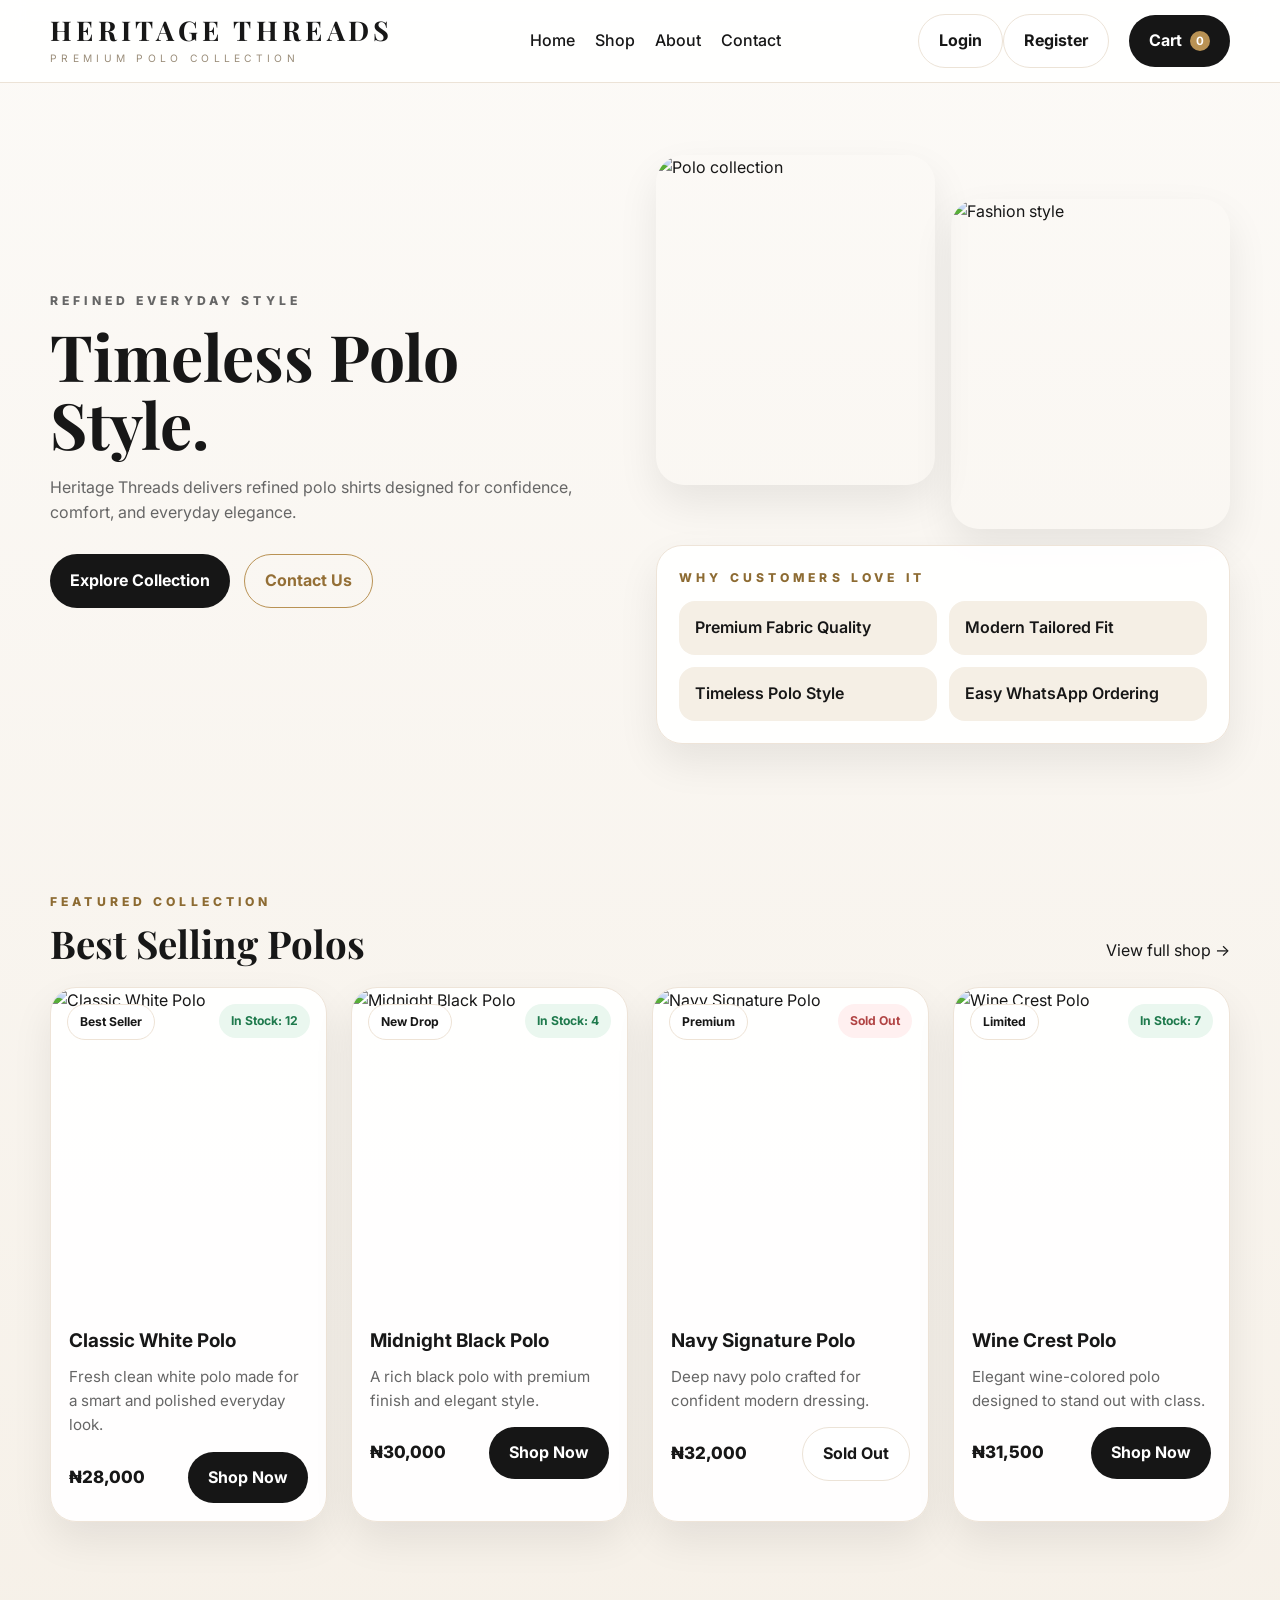
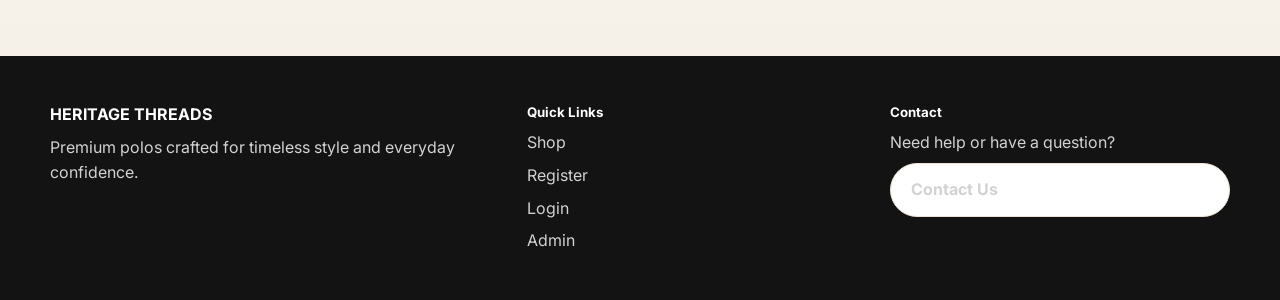
==== index.html @ 6bc8c9cb "Add files via upload" ====
<!DOCTYPE html>
<html lang='en'>

<head>
  <meta charset="UTF-8">
  <meta name="viewport" content="width=device-width, initial-scale=1.0">
  <title>HERITAGE THREADS | Home</title>
  <link rel="preconnect" href="https://fonts.googleapis.com">
  <link rel="preconnect" href="https://fonts.gstatic.com" crossorigin>
  <link href="https://fonts.googleapis.com/css2?family=Inter:wght@400;500;600;700;800&family=Playfair+Display:wght@600;700;800&display=swap" rel="stylesheet">
  <link rel="stylesheet" href="assets/css/style.css">
  <script src="https://cdn.jsdelivr.net/npm/@emailjs/browser@4/dist/email.min.js"></script>
  <script src="assets/js/emailjs-config.js"></script>
  <script src="assets/js/sheets-config.js"></script>
  <script src="assets/js/data.js"></script>
</head>

<body>

<header class="site-header"><div class="container nav"><a class="brand" href="index.html"><h1 data-store-name>HERITAGE THREADS</h1><small>PREMIUM POLO COLLECTION</small></a><nav class="nav-links"><a href="index.html">Home</a><a href="shop.html">Shop</a><a href="about.html">About</a><a href="contact.html">Contact</a></nav><div class="nav-actions"><div id="guestNav" class="user-area"><a class="btn btn-light" href="login.html">Login</a><a class="btn btn-light" href="register.html">Register</a></div><div id="userNav" class="user-dropdown hidden"><button id="userTrigger" class="btn btn-light">Welcome, <span id="welcomeName"></span> ▼</button><div id="userMenu" class="dropdown-menu"><a href="account.html">My Account</a><a href="orders.html">My Orders</a><button onclick="logoutUser()">Logout</button></div></div><a class="btn btn-dark" href="cart.html">Cart <span class="pill" data-cart-count>0</span></a></div></div></header>
<main><section class="container hero"><div class="hero-copy"><p class="eyebrow">Refined Everyday Style</p><h2 class="hero-title">Timeless Polo Style.</h2><p>Heritage Threads delivers refined polo shirts designed for confidence, comfort, and everyday elegance.</p><div class="hero-actions"><a class="btn btn-dark" href="shop.html">Explore Collection</a><a class="btn btn-outline" href="contact.html">Contact Us</a></div></div><div class="hero-grid"><img src="https://images.unsplash.com/photo-1512436991641-6745cdb1723f?auto=format&fit=crop&w=1000&q=80" alt="Polo collection"><img class="tall" src="https://images.unsplash.com/photo-1523398002811-999ca8dec234?auto=format&fit=crop&w=1000&q=80" alt="Fashion style"><div class="hero-card"><p class="eyebrow">WHY CUSTOMERS LOVE IT</p><div class="hero-mini-grid"><div class="mini-box">Premium Fabric Quality</div><div class="mini-box">Modern Tailored Fit</div><div class="mini-box">Timeless Polo Style</div><div class="mini-box">Easy WhatsApp Ordering</div></div></div></div></section><section class="container section"><div class="section-heading"><div><p class="eyebrow">Featured Collection</p><h2 class="section-title">Best Selling Polos</h2></div><a href="shop.html">View full shop →</a></div><div id="homeProducts" class="product-grid"></div></section></main>
<footer class="site-footer"><div class="container footer-grid"><div><h4 data-store-name>HERITAGE THREADS</h4><p>Premium polos crafted for timeless style and everyday confidence.</p></div><div><h5>Quick Links</h5><a href="shop.html">Shop</a><a href="register.html">Register</a><a href="login.html">Login</a><a href="admin.html">Admin</a></div><div><h5>Contact</h5><p>Need help or have a question?</p><a class="btn btn-light" href="contact.html">Contact Us</a></div></div></footer>

<script src="assets/js/email-service.js"></script><script src="assets/js/store.js"></script><script>(async()=>{await bootStorePage(); await renderHomeProducts('homeProducts',4);})();</script>
</body>
</html>
---- assets/css/style.css ----
:root{--text:#171717;--muted:#666;--line:#ece3d7;--gold:#b99254;--dark:#161616;--success:#1f7a4d;--warning:#8a5a00;--danger:#b14444;--shadow:0 18px 40px rgba(0,0,0,.08);--radius:26px;--container:min(1180px,calc(100% - 32px))}
*{box-sizing:border-box;margin:0;padding:0}html{scroll-behavior:smooth}body{font-family:Inter,Arial,sans-serif;background:linear-gradient(180deg,#fcfaf7 0%,#f5efe6 100%);color:var(--text);line-height:1.6}img{display:block;max-width:100%}a{text-decoration:none;color:inherit}button,input,textarea,select{font:inherit}.hidden{display:none!important}.muted{color:var(--muted)}.container{width:var(--container);margin:auto}
.site-header{position:sticky;top:0;z-index:50;background:rgba(255,255,255,.88);backdrop-filter:blur(12px);border-bottom:1px solid var(--line)}
.nav{min-height:82px;display:flex;align-items:center;justify-content:space-between;gap:18px}.brand h1,.hero-title,.page-title,.section-title,.auth-title,.about-title,.detail-title,.admin-title{font-family:"Playfair Display",Georgia,serif;line-height:1.05}.brand h1{font-size:1.7rem;letter-spacing:.16em}.brand small{display:block;letter-spacing:.42em;color:#9a8d79;font-size:.64rem;margin-top:6px}.nav-links,.nav-actions{display:flex;align-items:center;gap:20px}.nav-links a{font-weight:500}.user-dropdown{position:relative}
.dropdown-menu{position:absolute;top:calc(100% + 10px);right:0;min-width:220px;background:#fff;border:1px solid #eee3d6;border-radius:20px;box-shadow:var(--shadow);padding:10px;display:none}.dropdown-menu.show{display:block}.dropdown-menu a,.dropdown-menu button{display:block;width:100%;text-align:left;background:none;border:none;padding:11px 12px;border-radius:12px;cursor:pointer}.dropdown-menu a:hover,.dropdown-menu button:hover{background:#f7f2e8}
.btn{border:none;border-radius:999px;padding:13px 20px;display:inline-flex;align-items:center;justify-content:center;gap:8px;cursor:pointer;font-weight:700;transition:.2s ease}.btn:hover{transform:translateY(-1px)}.btn-dark{background:var(--dark);color:#fff}.btn-light{background:#fff;border:1px solid var(--line);color:var(--text)}.btn-gold{background:var(--gold);color:#fff}.btn-outline{background:transparent;border:1px solid var(--gold);color:#946f36}.btn-danger{background:#fff2f2;color:var(--danger);border:1px solid #f1d1d1}.btn.full{width:100%}
.badge{display:inline-flex;align-items:center;justify-content:center;padding:8px 12px;border-radius:999px;background:#f4ebdc;color:#6b532f;font-size:.82rem;font-weight:700}.pill{min-width:20px;height:20px;display:inline-flex;align-items:center;justify-content:center;padding:0 6px;border-radius:999px;background:var(--gold);color:#fff;font-size:.72rem}
.hero{display:grid;grid-template-columns:1fr 1fr;gap:32px;align-items:center;padding:72px 0 84px}.hero-title{font-size:clamp(2.9rem,5vw,5.2rem);margin-bottom:18px}.hero-copy p{color:var(--muted);max-width:560px}.hero-actions{display:flex;gap:14px;flex-wrap:wrap;margin-top:28px}.eyebrow{text-transform:uppercase;letter-spacing:.34em;color:#8d6b32;font-size:.76rem;font-weight:800;margin-bottom:12px}.hero-grid{display:grid;grid-template-columns:1fr 1fr;gap:16px}.hero-grid img{border-radius:28px;height:330px;object-fit:cover;box-shadow:var(--shadow)}.hero-grid img.tall{margin-top:44px}
.hero-card,.card,.product-card,.detail-card,.cart-card,.summary-card,.auth-card,.about-block,.table-card,.admin-card,.settings-card,.stats-card{background:rgba(255,255,255,.96);border:1px solid #eee4d8;border-radius:var(--radius);box-shadow:var(--shadow)}.hero-card{grid-column:1/-1;padding:22px}.hero-mini-grid{display:grid;grid-template-columns:1fr 1fr;gap:12px;margin-top:14px}.mini-box{background:#f5efe5;border-radius:16px;padding:14px 16px;font-weight:600}
.section{padding:64px 0}.section-heading{display:flex;justify-content:space-between;align-items:end;gap:14px;margin-bottom:24px}.section-title{font-size:2.4rem}.page-hero{padding:54px 0 24px}.page-title{font-size:clamp(2.4rem,4vw,4.2rem);margin-bottom:12px}.page-hero p{max-width:700px;color:var(--muted)}
.filters{display:flex;gap:14px;align-items:center;flex-wrap:wrap;margin-bottom:26px}.field,.textarea,.filters input,.filters select{width:100%;padding:14px 16px;border:1px solid var(--line);background:#fff;border-radius:16px;outline:none}.filters input{flex:1 1 260px}.filters select{max-width:220px}
.product-grid{display:grid;grid-template-columns:repeat(4,1fr);gap:24px}.product-card{overflow:hidden}.product-media{position:relative}.product-media img{width:100%;height:320px;object-fit:cover}.product-tag{position:absolute;top:16px;left:16px;background:#fff;border:1px solid #eee3d6;border-radius:999px;padding:7px 12px;font-size:.76rem;font-weight:700}.stock-badge{position:absolute;top:16px;right:16px;border-radius:999px;padding:7px 12px;font-size:.76rem;font-weight:700}.stock-badge.in{background:#eaf7ef;color:var(--success)}.stock-badge.low{background:#fff6e8;color:var(--warning)}.stock-badge.out{background:#fff0f0;color:var(--danger)}.product-body{padding:18px}.product-body h3{font-size:1.18rem}.product-desc{color:var(--muted);font-size:.95rem;margin-top:8px;min-height:48px}.product-footer{display:flex;justify-content:space-between;align-items:center;gap:12px;margin-top:14px}.price{font-weight:800;font-size:1.06rem}
.detail-layout{display:grid;grid-template-columns:1.05fr .95fr;gap:28px}.gallery-card{padding:18px}.main-product-image{width:100%;height:560px;object-fit:cover;border-radius:22px}.detail-card{padding:28px}.detail-title{font-size:clamp(2.2rem,4vw,3.6rem);margin:14px 0}.detail-price{font-size:1.7rem;font-weight:800;margin-bottom:14px}.detail-copy{color:var(--muted)}.point-list{display:grid;gap:10px;margin:18px 0 24px}.point-list div{background:#faf7f1;border:1px solid #eee5d8;border-radius:16px;padding:13px 15px}.whatsapp-box{margin-top:18px;padding:20px;border-radius:22px;background:linear-gradient(135deg,#eefaf2 0%,#fff 100%);border:1px solid #d7ecd9}
.cart-layout{display:grid;grid-template-columns:1.4fr .8fr;gap:26px}.stack{display:grid;gap:18px}.cart-card{display:grid;grid-template-columns:120px 1fr auto;gap:18px;align-items:center;padding:18px}.cart-card img{height:120px;width:120px;object-fit:cover;border-radius:16px}.qty-controls{display:flex;gap:8px;align-items:center;margin-top:8px}.qty-btn{width:34px;height:34px;border-radius:12px;border:1px solid var(--line);background:#fff;cursor:pointer}.summary-card{padding:24px;position:sticky;top:104px}.summary-row{display:flex;justify-content:space-between;padding:12px 0;border-bottom:1px solid #f0eadf}
.auth-wrap{min-height:calc(100vh - 82px);display:grid;place-items:center;padding:34px 16px}.auth-card{width:min(760px,100%);padding:30px}.auth-title{font-size:clamp(2.2rem,4vw,3.2rem);margin-bottom:8px}.form-grid{display:grid;gap:14px;margin-top:20px}.two{grid-template-columns:1fr 1fr}.form-note{margin-top:16px;color:var(--muted)}.about-grid{display:grid;gap:20px}.about-block{padding:26px}.about-title{font-size:1.6rem;margin-bottom:10px}.contact-wrap{max-width:760px;margin:auto}
.site-footer{background:#131313;color:#fff;padding:46px 0;margin-top:70px}.footer-grid{display:grid;grid-template-columns:1.2fr .9fr .9fr;gap:24px}.site-footer p,.site-footer a{color:#d2d2d2;margin-top:7px;display:block}
.admin-body{background:linear-gradient(180deg,#f3f6fb 0%,#edf2f8 100%)}.admin-shell{display:grid;grid-template-columns:290px 1fr;min-height:100vh}.sidebar{background:linear-gradient(180deg,#111827 0%,#1f2937 100%);color:#fff;padding:26px 18px;display:flex;flex-direction:column}.sidebar h2{font-size:2rem}.sidebar p{color:#cad0d9}.menu{display:grid;gap:10px;margin-top:24px}.menu button{border:none;background:rgba(255,255,255,.08);color:#fff;padding:13px 14px;border-radius:14px;text-align:left;cursor:pointer;font-weight:700}.menu button.active{background:#fff;color:#111827}.sidebar-bottom{margin-top:auto;display:grid;gap:12px}.admin-main{padding:26px}.admin-top{display:flex;justify-content:space-between;align-items:center;gap:16px;margin-bottom:22px}.admin-title{font-size:2.6rem}.admin-chip{background:#fff;border:1px solid #e9edf5;border-radius:999px;padding:10px 14px;box-shadow:var(--shadow);font-weight:700}.stats{display:grid;grid-template-columns:repeat(4,1fr);gap:18px}.stats-card{padding:22px}.stats-card p{color:var(--muted)}.stats-card h3{font-size:2rem;margin-top:10px}.admin-tab{display:none}.admin-tab.active{display:block}.admin-card,.table-card,.settings-card{padding:24px}.panel-head{display:flex;justify-content:space-between;align-items:end;gap:14px;margin-bottom:18px}.panel-head h2{font-size:2rem}.table-wrap{overflow:auto}table{width:100%;border-collapse:collapse}th,td{padding:14px 12px;border-bottom:1px solid #edf1f6;text-align:left}th{color:#667085;font-size:.92rem}.row-actions{display:flex;gap:8px;flex-wrap:wrap}.small{border:none;padding:9px 12px;border-radius:12px;font-weight:700;cursor:pointer}.small.edit{background:#edf4ff;color:#25457d}.small.delete{background:#fff0f0;color:#b54a4a}.small.confirm{background:#eaf7ef;color:#1f7a4d}.small.pending{background:#fff6e8;color:#8a5a00}.small.block{background:#fff3e7;color:#8a5600}.small.unblock{background:#e9fff1;color:#1c7a48}.status-pill{display:inline-flex;padding:7px 11px;border-radius:999px;font-size:.8rem;font-weight:800}.status-pill.pending{background:#fff6e8;color:#8a5a00}.status-pill.confirmed{background:#eaf7ef;color:#1f7a4d}.status-pill.blocked{background:#fff0f0;color:#b14444}.status-pill.active{background:#eaf7ef;color:#1f7a4d}.image-preview{width:180px;height:180px;object-fit:cover;border-radius:18px;border:1px solid #eee4d8;background:#f8f5ef}.note-box{padding:18px;border-radius:18px;background:#faf7f1;border:1px solid #eee5d8}.alert{position:fixed;right:16px;bottom:16px;z-index:80;background:#171717;color:#fff;padding:14px 16px;border-radius:16px;box-shadow:var(--shadow);max-width:340px}
@media (max-width:1100px){.hero,.detail-layout,.cart-layout,.admin-shell,.stats,.product-grid,.footer-grid,.two{grid-template-columns:1fr}}@media (max-width:760px){.nav{flex-wrap:wrap;padding:14px 0}.nav-links{width:100%;justify-content:center;order:3;flex-wrap:wrap;gap:14px}.hero-grid,.hero-mini-grid{grid-template-columns:1fr}.hero-grid img.tall{margin-top:0}.cart-card{grid-template-columns:1fr}.main-product-image{height:360px}.product-media img{height:280px}.brand h1{font-size:1.3rem}}
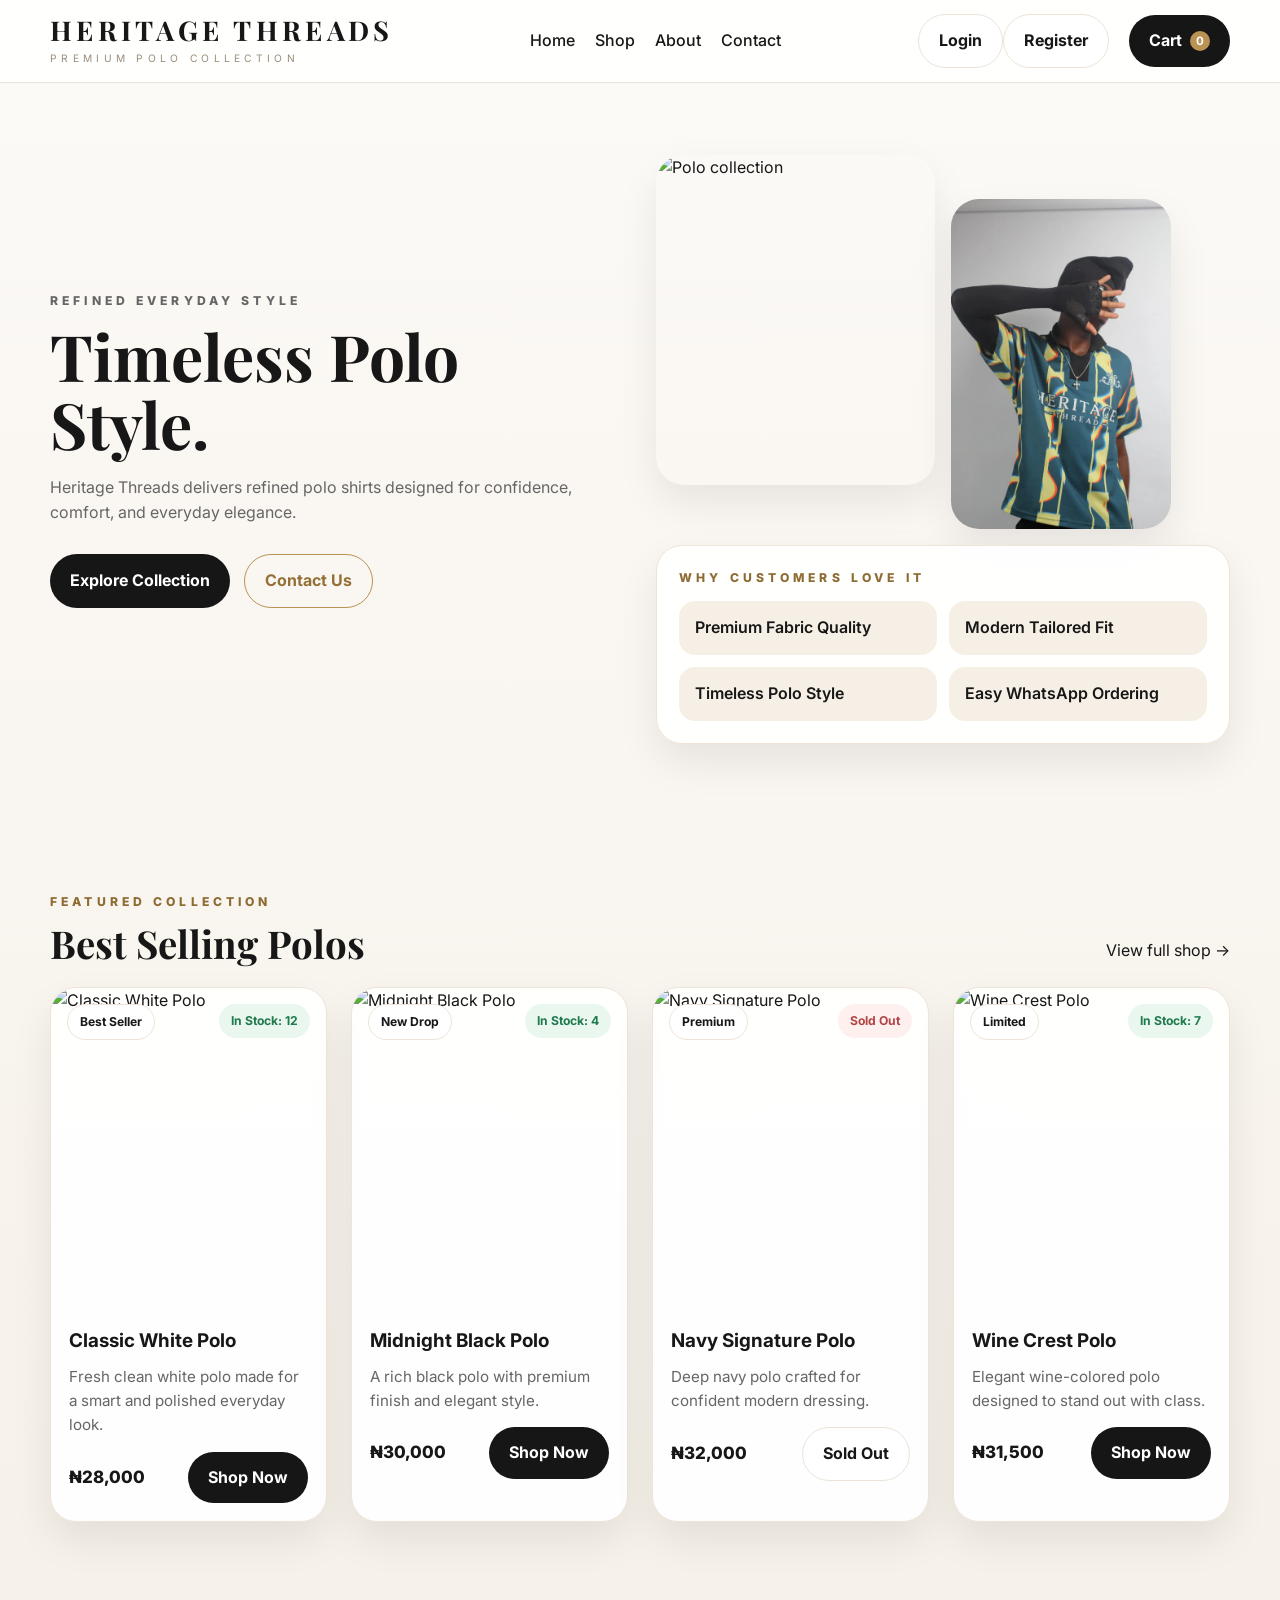
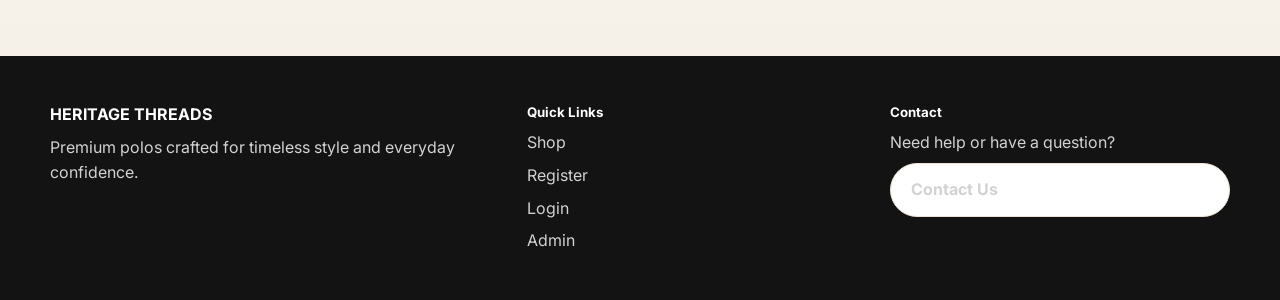
==== commit 2b79ebb4: "Update index.html" ====
--- a/index.html
+++ b/index.html
@@ -18,7 +18,7 @@
 <body>
 
 <header class="site-header"><div class="container nav"><a class="brand" href="index.html"><h1 data-store-name>HERITAGE THREADS</h1><small>PREMIUM POLO COLLECTION</small></a><nav class="nav-links"><a href="index.html">Home</a><a href="shop.html">Shop</a><a href="about.html">About</a><a href="contact.html">Contact</a></nav><div class="nav-actions"><div id="guestNav" class="user-area"><a class="btn btn-light" href="login.html">Login</a><a class="btn btn-light" href="register.html">Register</a></div><div id="userNav" class="user-dropdown hidden"><button id="userTrigger" class="btn btn-light">Welcome, <span id="welcomeName"></span> ▼</button><div id="userMenu" class="dropdown-menu"><a href="account.html">My Account</a><a href="orders.html">My Orders</a><button onclick="logoutUser()">Logout</button></div></div><a class="btn btn-dark" href="cart.html">Cart <span class="pill" data-cart-count>0</span></a></div></div></header>
-<main><section class="container hero"><div class="hero-copy"><p class="eyebrow">Refined Everyday Style</p><h2 class="hero-title">Timeless Polo Style.</h2><p>Heritage Threads delivers refined polo shirts designed for confidence, comfort, and everyday elegance.</p><div class="hero-actions"><a class="btn btn-dark" href="shop.html">Explore Collection</a><a class="btn btn-outline" href="contact.html">Contact Us</a></div></div><div class="hero-grid"><img src="https://images.unsplash.com/photo-1512436991641-6745cdb1723f?auto=format&fit=crop&w=1000&q=80" alt="Polo collection"><img class="tall" src="https://images.unsplash.com/photo-1523398002811-999ca8dec234?auto=format&fit=crop&w=1000&q=80" alt="Fashion style"><div class="hero-card"><p class="eyebrow">WHY CUSTOMERS LOVE IT</p><div class="hero-mini-grid"><div class="mini-box">Premium Fabric Quality</div><div class="mini-box">Modern Tailored Fit</div><div class="mini-box">Timeless Polo Style</div><div class="mini-box">Easy WhatsApp Ordering</div></div></div></div></section><section class="container section"><div class="section-heading"><div><p class="eyebrow">Featured Collection</p><h2 class="section-title">Best Selling Polos</h2></div><a href="shop.html">View full shop →</a></div><div id="homeProducts" class="product-grid"></div></section></main>
+<main><section class="container hero"><div class="hero-copy"><p class="eyebrow">Refined Everyday Style</p><h2 class="hero-title">Timeless Polo Style.</h2><p>Heritage Threads delivers refined polo shirts designed for confidence, comfort, and everyday elegance.</p><div class="hero-actions"><a class="btn btn-dark" href="shop.html">Explore Collection</a><a class="btn btn-outline" href="contact.html">Contact Us</a></div></div><div class="hero-grid"><img src="https://images.unsplash.com/photo-1512436991641-6745cdb1723f?auto=format&fit=crop&w=1000&q=80" alt="Polo collection"><img class="tall" src="img.jpeg" alt="Fashion style"><div class="hero-card"><p class="eyebrow">WHY CUSTOMERS LOVE IT</p><div class="hero-mini-grid"><div class="mini-box">Premium Fabric Quality</div><div class="mini-box">Modern Tailored Fit</div><div class="mini-box">Timeless Polo Style</div><div class="mini-box">Easy WhatsApp Ordering</div></div></div></div></section><section class="container section"><div class="section-heading"><div><p class="eyebrow">Featured Collection</p><h2 class="section-title">Best Selling Polos</h2></div><a href="shop.html">View full shop →</a></div><div id="homeProducts" class="product-grid"></div></section></main>
 <footer class="site-footer"><div class="container footer-grid"><div><h4 data-store-name>HERITAGE THREADS</h4><p>Premium polos crafted for timeless style and everyday confidence.</p></div><div><h5>Quick Links</h5><a href="shop.html">Shop</a><a href="register.html">Register</a><a href="login.html">Login</a><a href="admin.html">Admin</a></div><div><h5>Contact</h5><p>Need help or have a question?</p><a class="btn btn-light" href="contact.html">Contact Us</a></div></div></footer>
 
 <script src="assets/js/email-service.js"></script><script src="assets/js/store.js"></script><script>(async()=>{await bootStorePage(); await renderHomeProducts('homeProducts',4);})();</script>
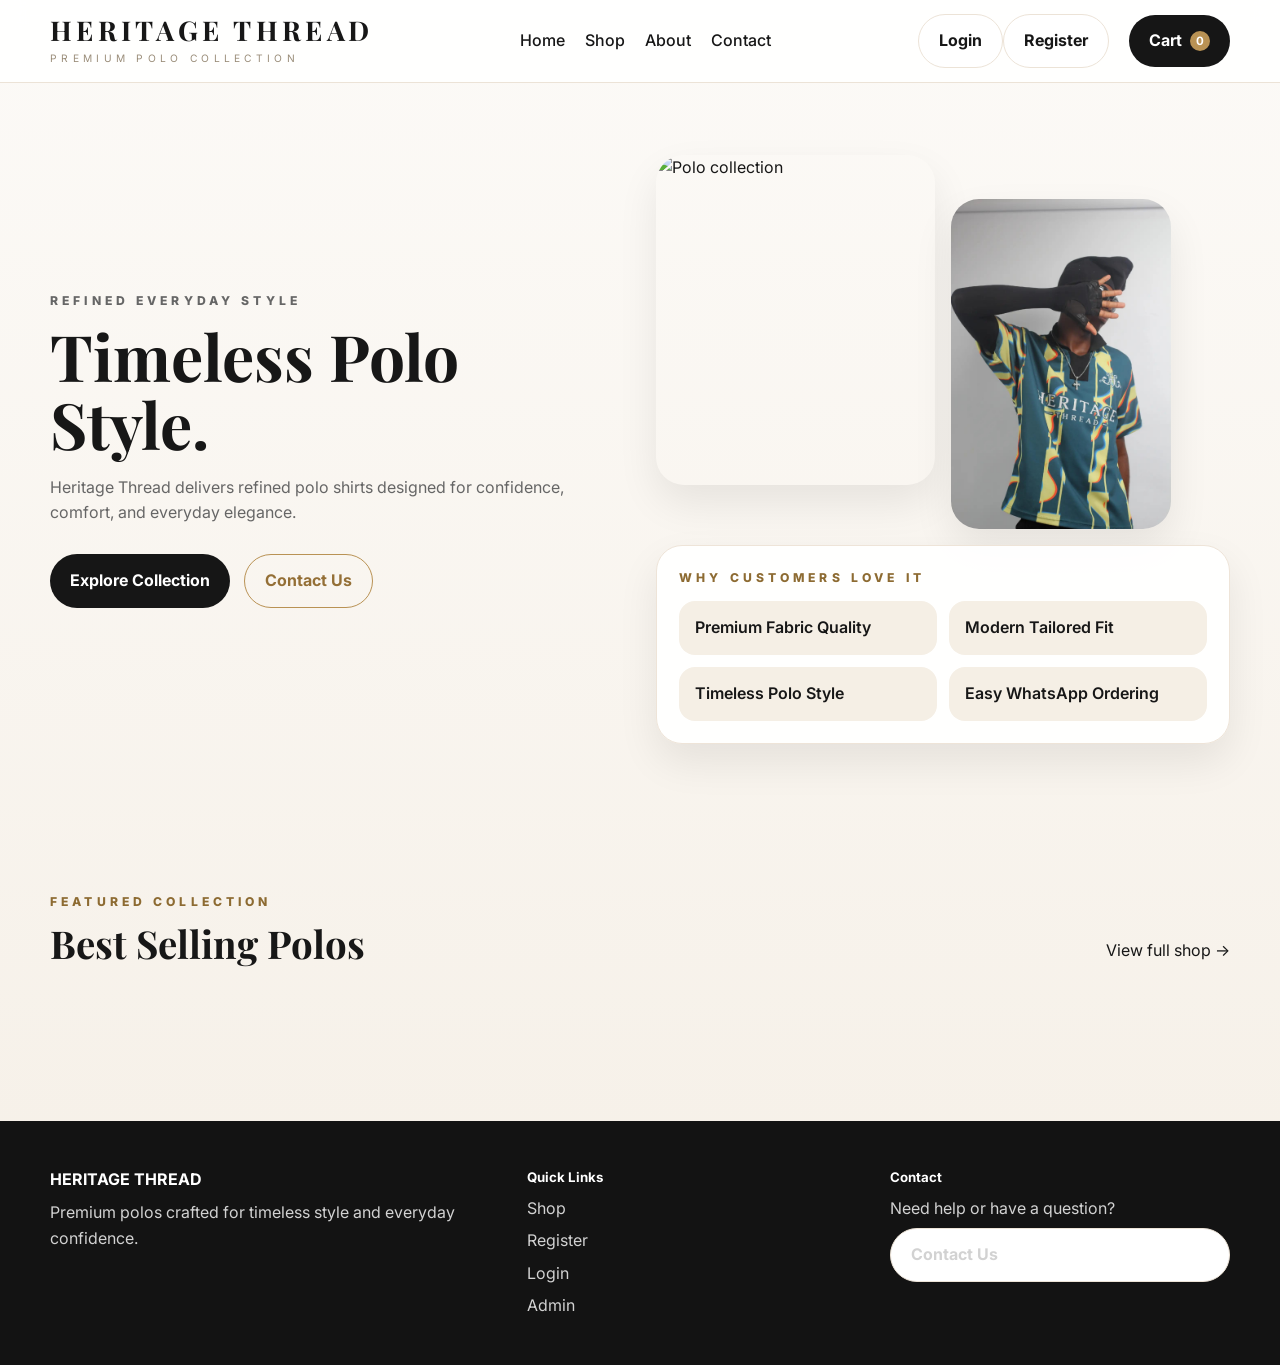
==== commit c70882f5: "Add files via upload" ====
--- a/index.html
+++ b/index.html
@@ -4,10 +4,13 @@
 <head>
   <meta charset="UTF-8">
   <meta name="viewport" content="width=device-width, initial-scale=1.0">
-  <title>HERITAGE THREADS | Home</title>
+  <title>HERITAGE THREAD | Home</title>
   <link rel="preconnect" href="https://fonts.googleapis.com">
   <link rel="preconnect" href="https://fonts.gstatic.com" crossorigin>
-  <link href="https://fonts.googleapis.com/css2?family=Inter:wght@400;500;600;700;800&family=Playfair+Display:wght@600;700;800&display=swap" rel="stylesheet">
+  <link
+    href="https://fonts.googleapis.com/css2?family=Inter:wght@400;500;600;700;800&family=Playfair+Display:wght@600;700;800&display=swap"
+    rel="stylesheet">
+  <link rel="icon" href="https://i.ibb.co/zHxdw3YX/favicon.jpg" type="image/jpeg">
   <link rel="stylesheet" href="assets/css/style.css">
   <script src="https://cdn.jsdelivr.net/npm/@emailjs/browser@4/dist/email.min.js"></script>
   <script src="assets/js/emailjs-config.js"></script>
@@ -17,10 +20,76 @@
 
 <body>
 
-<header class="site-header"><div class="container nav"><a class="brand" href="index.html"><h1 data-store-name>HERITAGE THREADS</h1><small>PREMIUM POLO COLLECTION</small></a><nav class="nav-links"><a href="index.html">Home</a><a href="shop.html">Shop</a><a href="about.html">About</a><a href="contact.html">Contact</a></nav><div class="nav-actions"><div id="guestNav" class="user-area"><a class="btn btn-light" href="login.html">Login</a><a class="btn btn-light" href="register.html">Register</a></div><div id="userNav" class="user-dropdown hidden"><button id="userTrigger" class="btn btn-light">Welcome, <span id="welcomeName"></span> ▼</button><div id="userMenu" class="dropdown-menu"><a href="account.html">My Account</a><a href="orders.html">My Orders</a><button onclick="logoutUser()">Logout</button></div></div><a class="btn btn-dark" href="cart.html">Cart <span class="pill" data-cart-count>0</span></a></div></div></header>
-<main><section class="container hero"><div class="hero-copy"><p class="eyebrow">Refined Everyday Style</p><h2 class="hero-title">Timeless Polo Style.</h2><p>Heritage Threads delivers refined polo shirts designed for confidence, comfort, and everyday elegance.</p><div class="hero-actions"><a class="btn btn-dark" href="shop.html">Explore Collection</a><a class="btn btn-outline" href="contact.html">Contact Us</a></div></div><div class="hero-grid"><img src="https://images.unsplash.com/photo-1512436991641-6745cdb1723f?auto=format&fit=crop&w=1000&q=80" alt="Polo collection"><img class="tall" src="img.jpeg" alt="Fashion style"><div class="hero-card"><p class="eyebrow">WHY CUSTOMERS LOVE IT</p><div class="hero-mini-grid"><div class="mini-box">Premium Fabric Quality</div><div class="mini-box">Modern Tailored Fit</div><div class="mini-box">Timeless Polo Style</div><div class="mini-box">Easy WhatsApp Ordering</div></div></div></div></section><section class="container section"><div class="section-heading"><div><p class="eyebrow">Featured Collection</p><h2 class="section-title">Best Selling Polos</h2></div><a href="shop.html">View full shop →</a></div><div id="homeProducts" class="product-grid"></div></section></main>
-<footer class="site-footer"><div class="container footer-grid"><div><h4 data-store-name>HERITAGE THREADS</h4><p>Premium polos crafted for timeless style and everyday confidence.</p></div><div><h5>Quick Links</h5><a href="shop.html">Shop</a><a href="register.html">Register</a><a href="login.html">Login</a><a href="admin.html">Admin</a></div><div><h5>Contact</h5><p>Need help or have a question?</p><a class="btn btn-light" href="contact.html">Contact Us</a></div></div></footer>
+  <header class="site-header">
+    <div class="container nav"><a class="brand" href="index.html">
+        <h1 data-store-name>HERITAGE THREAD</h1><small>PREMIUM POLO COLLECTION</small>
+      </a>
+      <nav class="nav-links"><a href="index.html">Home</a><a href="shop.html">Shop</a><a href="about.html">About</a><a
+          href="contact.html">Contact</a></nav>
+      <div class="nav-actions">
+        <div id="guestNav" class="user-area"><a class="btn btn-light" href="login.html">Login</a><a
+            class="btn btn-light" href="register.html">Register</a></div>
+        <div id="userNav" class="user-dropdown hidden"><button id="userTrigger" class="btn btn-light">Welcome, <span
+              id="welcomeName"></span> ▼</button>
+          <div id="userMenu" class="dropdown-menu"><a href="account.html">My Account</a><a href="orders.html">My
+              Orders</a><button onclick="logoutUser()">Logout</button></div>
+        </div><a class="btn btn-dark" href="cart.html">Cart <span class="pill" data-cart-count>0</span></a>
+      </div>
+    </div>
+  </header>
+  <main>
+    <section class="container hero">
+      <div class="hero-copy">
+        <p class="eyebrow">Refined Everyday Style</p>
+        <h2 class="hero-title">Timeless Polo Style.</h2>
+        <p>Heritage Thread delivers refined polo shirts designed for confidence, comfort, and everyday elegance.</p>
+        <div class="hero-actions"><a class="btn btn-dark" href="shop.html">Explore Collection</a><a
+            class="btn btn-outline" href="contact.html">Contact Us</a></div>
+      </div>
+      <div class="hero-grid"><img
+          src="https://images.unsplash.com/photo-1512436991641-6745cdb1723f?auto=format&fit=crop&w=1000&q=80"
+          alt="Polo collection"><img class="tall" src="img.jpeg" alt="Fashion style">
+        <div class="hero-card">
+          <p class="eyebrow">WHY CUSTOMERS LOVE IT</p>
+          <div class="hero-mini-grid">
+            <div class="mini-box">Premium Fabric Quality</div>
+            <div class="mini-box">Modern Tailored Fit</div>
+            <div class="mini-box">Timeless Polo Style</div>
+            <div class="mini-box">Easy WhatsApp Ordering</div>
+          </div>
+        </div>
+      </div>
+    </section>
+    <section class="container section">
+      <div class="section-heading">
+        <div>
+          <p class="eyebrow">Featured Collection</p>
+          <h2 class="section-title">Best Selling Polos</h2>
+        </div><a href="shop.html">View full shop →</a>
+      </div>
+      <div id="homeProducts" class="product-grid"></div>
+    </section>
+  </main>
+  <footer class="site-footer">
+    <div class="container footer-grid">
+      <div>
+        <h4 data-store-name>HERITAGE THREAD</h4>
+        <p>Premium polos crafted for timeless style and everyday confidence.</p>
+      </div>
+      <div>
+        <h5>Quick Links</h5><a href="shop.html">Shop</a><a href="register.html">Register</a><a
+          href="login.html">Login</a><a href="admin.html">Admin</a>
+      </div>
+      <div>
+        <h5>Contact</h5>
+        <p>Need help or have a question?</p><a class="btn btn-light" href="contact.html">Contact Us</a>
+      </div>
+    </div>
+  </footer>
 
-<script src="assets/js/email-service.js"></script><script src="assets/js/store.js"></script><script>(async()=>{await bootStorePage(); await renderHomeProducts('homeProducts',4);})();</script>
+  <script src="assets/js/email-service.js"></script>
+  <script src="assets/js/store.js"></script>
+  <script>(async () => { await bootStorePage(); await renderHomeProducts('homeProducts', 4); })();</script>
 </body>
-</html>
+
+</html>
--- a/assets/css/style.css
+++ b/assets/css/style.css
@@ -9,7 +9,7 @@
 .hero-card,.card,.product-card,.detail-card,.cart-card,.summary-card,.auth-card,.about-block,.table-card,.admin-card,.settings-card,.stats-card{background:rgba(255,255,255,.96);border:1px solid #eee4d8;border-radius:var(--radius);box-shadow:var(--shadow)}.hero-card{grid-column:1/-1;padding:22px}.hero-mini-grid{display:grid;grid-template-columns:1fr 1fr;gap:12px;margin-top:14px}.mini-box{background:#f5efe5;border-radius:16px;padding:14px 16px;font-weight:600}
 .section{padding:64px 0}.section-heading{display:flex;justify-content:space-between;align-items:end;gap:14px;margin-bottom:24px}.section-title{font-size:2.4rem}.page-hero{padding:54px 0 24px}.page-title{font-size:clamp(2.4rem,4vw,4.2rem);margin-bottom:12px}.page-hero p{max-width:700px;color:var(--muted)}
 .filters{display:flex;gap:14px;align-items:center;flex-wrap:wrap;margin-bottom:26px}.field,.textarea,.filters input,.filters select{width:100%;padding:14px 16px;border:1px solid var(--line);background:#fff;border-radius:16px;outline:none}.filters input{flex:1 1 260px}.filters select{max-width:220px}
-.product-grid{display:grid;grid-template-columns:repeat(4,1fr);gap:24px}.product-card{overflow:hidden}.product-media{position:relative}.product-media img{width:100%;height:320px;object-fit:cover}.product-tag{position:absolute;top:16px;left:16px;background:#fff;border:1px solid #eee3d6;border-radius:999px;padding:7px 12px;font-size:.76rem;font-weight:700}.stock-badge{position:absolute;top:16px;right:16px;border-radius:999px;padding:7px 12px;font-size:.76rem;font-weight:700}.stock-badge.in{background:#eaf7ef;color:var(--success)}.stock-badge.low{background:#fff6e8;color:var(--warning)}.stock-badge.out{background:#fff0f0;color:var(--danger)}.product-body{padding:18px}.product-body h3{font-size:1.18rem}.product-desc{color:var(--muted);font-size:.95rem;margin-top:8px;min-height:48px}.product-footer{display:flex;justify-content:space-between;align-items:center;gap:12px;margin-top:14px}.price{font-weight:800;font-size:1.06rem}
+.product-grid{display:grid;grid-template-columns:repeat(4,1fr);gap:24px}.product-card{overflow:hidden;display:flex;flex-direction:column;height:100%}.product-media{position:relative}.product-media img{width:100%;height:320px;object-fit:cover}.product-tag{position:absolute;top:16px;left:16px;background:#fff;border:1px solid #eee3d6;border-radius:999px;padding:7px 12px;font-size:.76rem;font-weight:700}.stock-badge{position:absolute;top:16px;right:16px;border-radius:999px;padding:7px 12px;font-size:.76rem;font-weight:700}.stock-badge.in{background:#eaf7ef;color:var(--success)}.stock-badge.low{background:#fff6e8;color:var(--warning)}.stock-badge.out{background:#fff0f0;color:var(--danger)}.product-body{padding:18px;display:flex;flex-direction:column;flex-grow:1}.product-body h3{font-size:1.18rem}.product-desc{color:var(--muted);font-size:.95rem;margin-top:8px;min-height:48px}.product-footer{display:flex;justify-content:space-between;align-items:center;gap:12px;margin-top:auto;padding-top:14px}.price{font-weight:800;font-size:1.06rem}
 .detail-layout{display:grid;grid-template-columns:1.05fr .95fr;gap:28px}.gallery-card{padding:18px}.main-product-image{width:100%;height:560px;object-fit:cover;border-radius:22px}.detail-card{padding:28px}.detail-title{font-size:clamp(2.2rem,4vw,3.6rem);margin:14px 0}.detail-price{font-size:1.7rem;font-weight:800;margin-bottom:14px}.detail-copy{color:var(--muted)}.point-list{display:grid;gap:10px;margin:18px 0 24px}.point-list div{background:#faf7f1;border:1px solid #eee5d8;border-radius:16px;padding:13px 15px}.whatsapp-box{margin-top:18px;padding:20px;border-radius:22px;background:linear-gradient(135deg,#eefaf2 0%,#fff 100%);border:1px solid #d7ecd9}
 .cart-layout{display:grid;grid-template-columns:1.4fr .8fr;gap:26px}.stack{display:grid;gap:18px}.cart-card{display:grid;grid-template-columns:120px 1fr auto;gap:18px;align-items:center;padding:18px}.cart-card img{height:120px;width:120px;object-fit:cover;border-radius:16px}.qty-controls{display:flex;gap:8px;align-items:center;margin-top:8px}.qty-btn{width:34px;height:34px;border-radius:12px;border:1px solid var(--line);background:#fff;cursor:pointer}.summary-card{padding:24px;position:sticky;top:104px}.summary-row{display:flex;justify-content:space-between;padding:12px 0;border-bottom:1px solid #f0eadf}
 .auth-wrap{min-height:calc(100vh - 82px);display:grid;place-items:center;padding:34px 16px}.auth-card{width:min(760px,100%);padding:30px}.auth-title{font-size:clamp(2.2rem,4vw,3.2rem);margin-bottom:8px}.form-grid{display:grid;gap:14px;margin-top:20px}.two{grid-template-columns:1fr 1fr}.form-note{margin-top:16px;color:var(--muted)}.about-grid{display:grid;gap:20px}.about-block{padding:26px}.about-title{font-size:1.6rem;margin-bottom:10px}.contact-wrap{max-width:760px;margin:auto}
